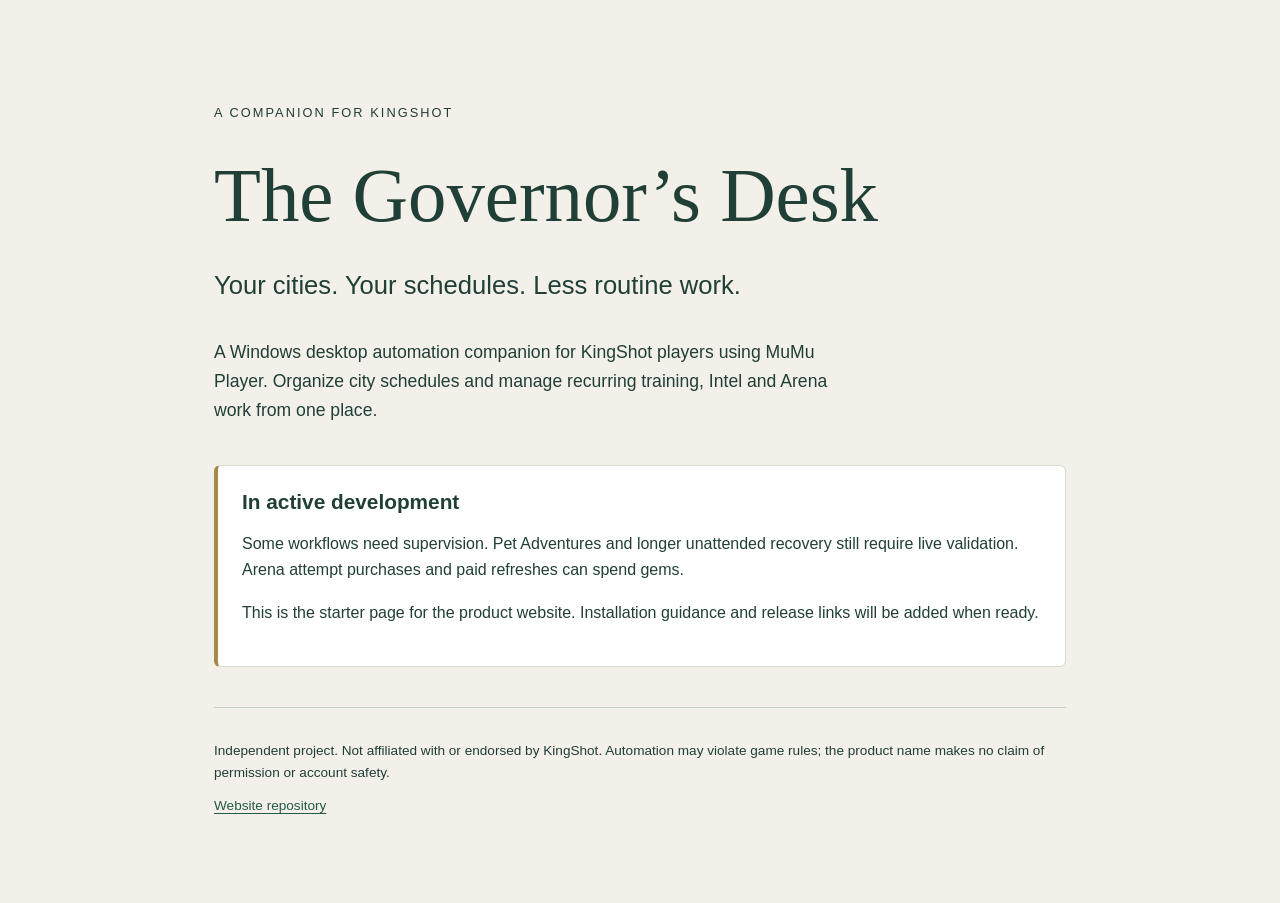
==== docs/index.html @ e34c21b8 "chore: initialize separate Governor's Desk website repository Bootstrap WP-WEBSITE-SETUP as a siblin" ====
<!doctype html>
<html lang="en">
<head>
  <meta charset="utf-8">
  <meta name="viewport" content="width=device-width, initial-scale=1">
  <meta name="description" content="The Governor’s Desk is a Windows desktop automation companion for KingShot players using MuMu Player.">
  <title>The Governor’s Desk — A companion for KingShot</title>
  <link rel="stylesheet" href="styles.css">
</head>
<body>
  <main>
    <p class="eyebrow">A companion for KingShot</p>
    <h1>The Governor’s Desk</h1>
    <p class="tagline">Your cities. Your schedules. Less routine work.</p>
    <p class="intro">A Windows desktop automation companion for KingShot players using MuMu Player. Organize city schedules and manage recurring training, Intel and Arena work from one place.</p>
    <section aria-labelledby="status-heading">
      <h2 id="status-heading">In active development</h2>
      <p>Some workflows need supervision. Pet Adventures and longer unattended recovery still require live validation. Arena attempt purchases and paid refreshes can spend gems.</p>
      <p>This is the starter page for the product website. Installation guidance and release links will be added when ready.</p>
    </section>
    <footer>
      <p>Independent project. Not affiliated with or endorsed by KingShot. Automation may violate game rules; the product name makes no claim of permission or account safety.</p>
      <a href="https://github.com/ShadeSlayer1467/governors-desk-website">Website repository</a>
    </footer>
  </main>
</body>
</html>
---- docs/styles.css ----
:root { color-scheme: light; font-family: "Segoe UI", Arial, sans-serif; color: #203f36; background: #f2f0e9; }
* { box-sizing: border-box; }
body { margin: 0; }
main { max-width: 900px; margin: auto; padding: clamp(28px, 7vw, 90px) 24px; }
.eyebrow { text-transform: uppercase; letter-spacing: .16em; font-size: .8rem; }
h1 { font-family: Georgia, serif; font-size: clamp(2.7rem, 7vw, 4.8rem); line-height: 1.1; font-weight: normal; margin: 30px 0 22px; }
.tagline { font-size: clamp(1.2rem, 3vw, 1.6rem); }
p { line-height: 1.65; }
.intro { max-width: 650px; margin: 32px 0; font-size: 1.1rem; }
section { background: white; border: 1px solid #d8dcd3; border-left: 4px solid #ac8846; padding: 24px; margin: 40px 0; border-radius: 6px; }
h2 { margin-top: 0; font-size: 1.3rem; }
footer { border-top: 1px solid #c5ccc3; padding-top: 18px; font-size: .85rem; }
a { color: #245a47; text-underline-offset: .2em; overflow-wrap: anywhere; }
a:focus-visible { outline: 3px solid #795e28; outline-offset: 4px; }
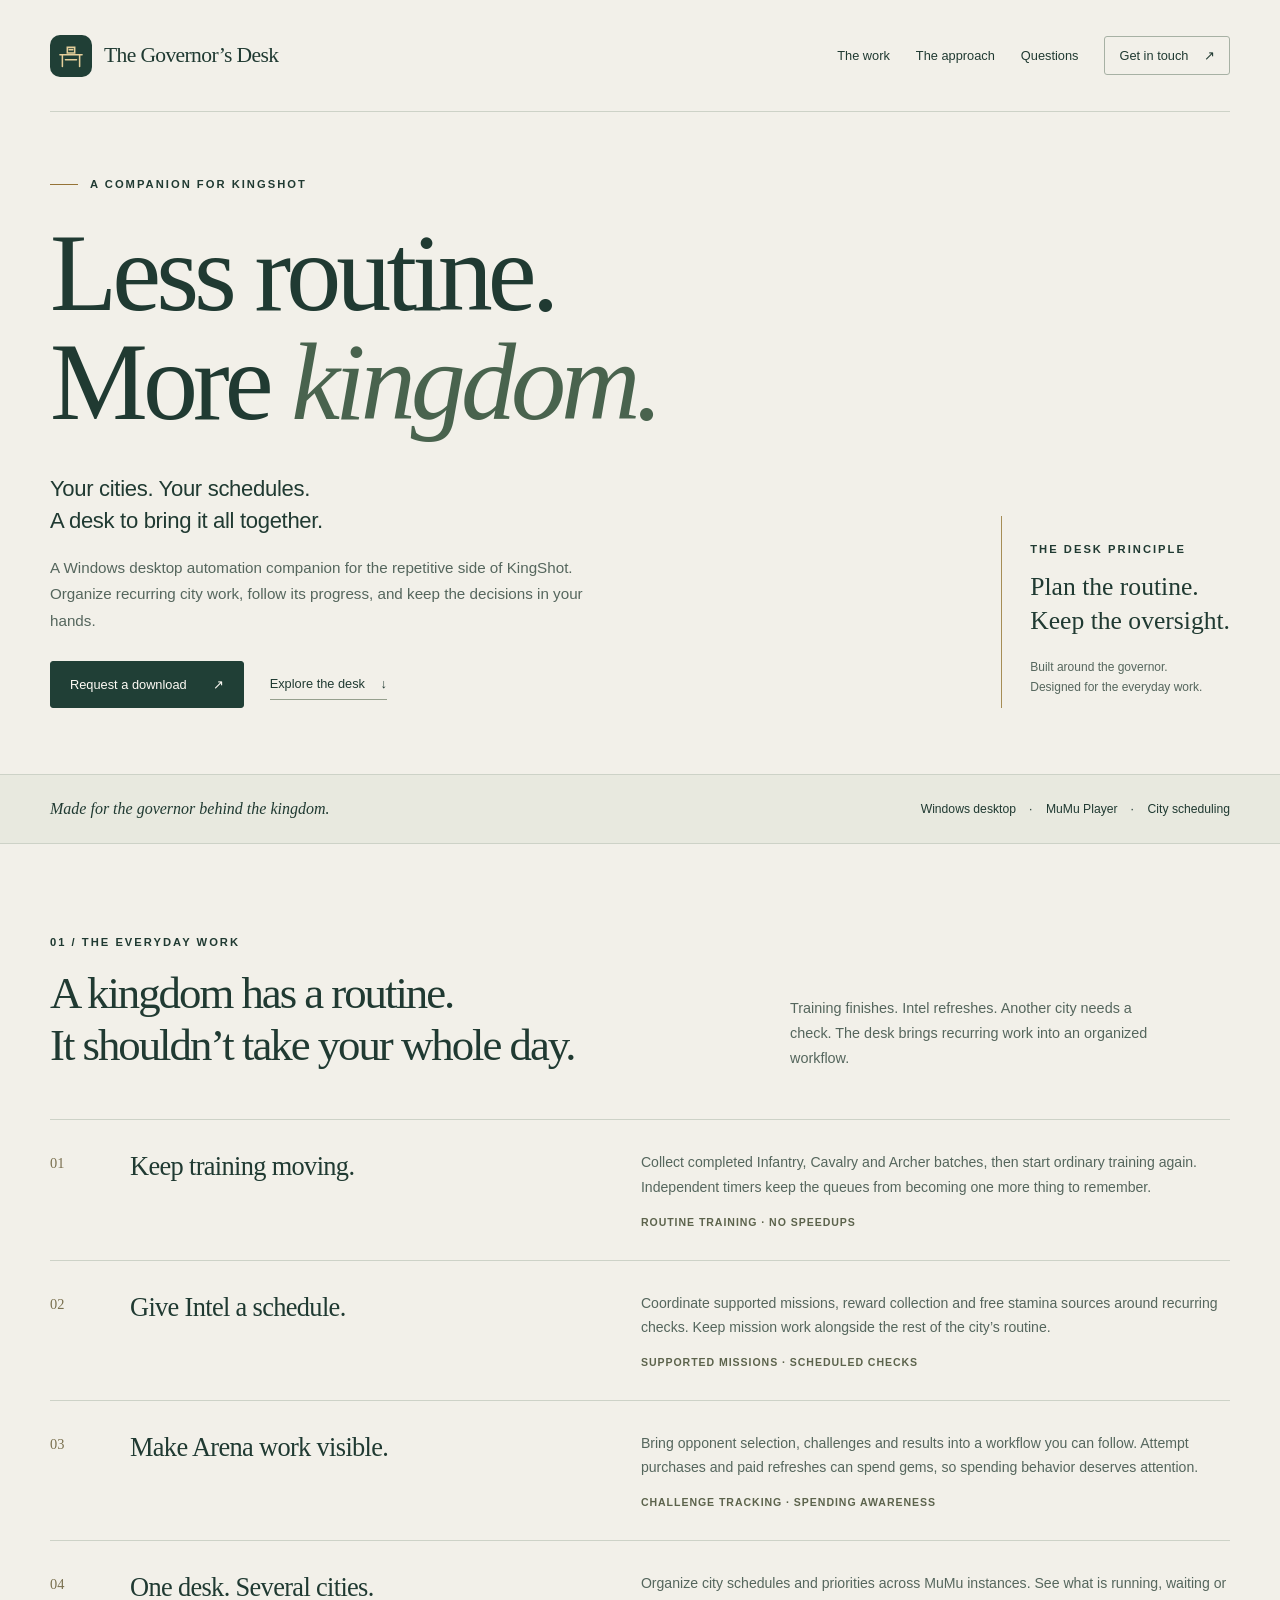
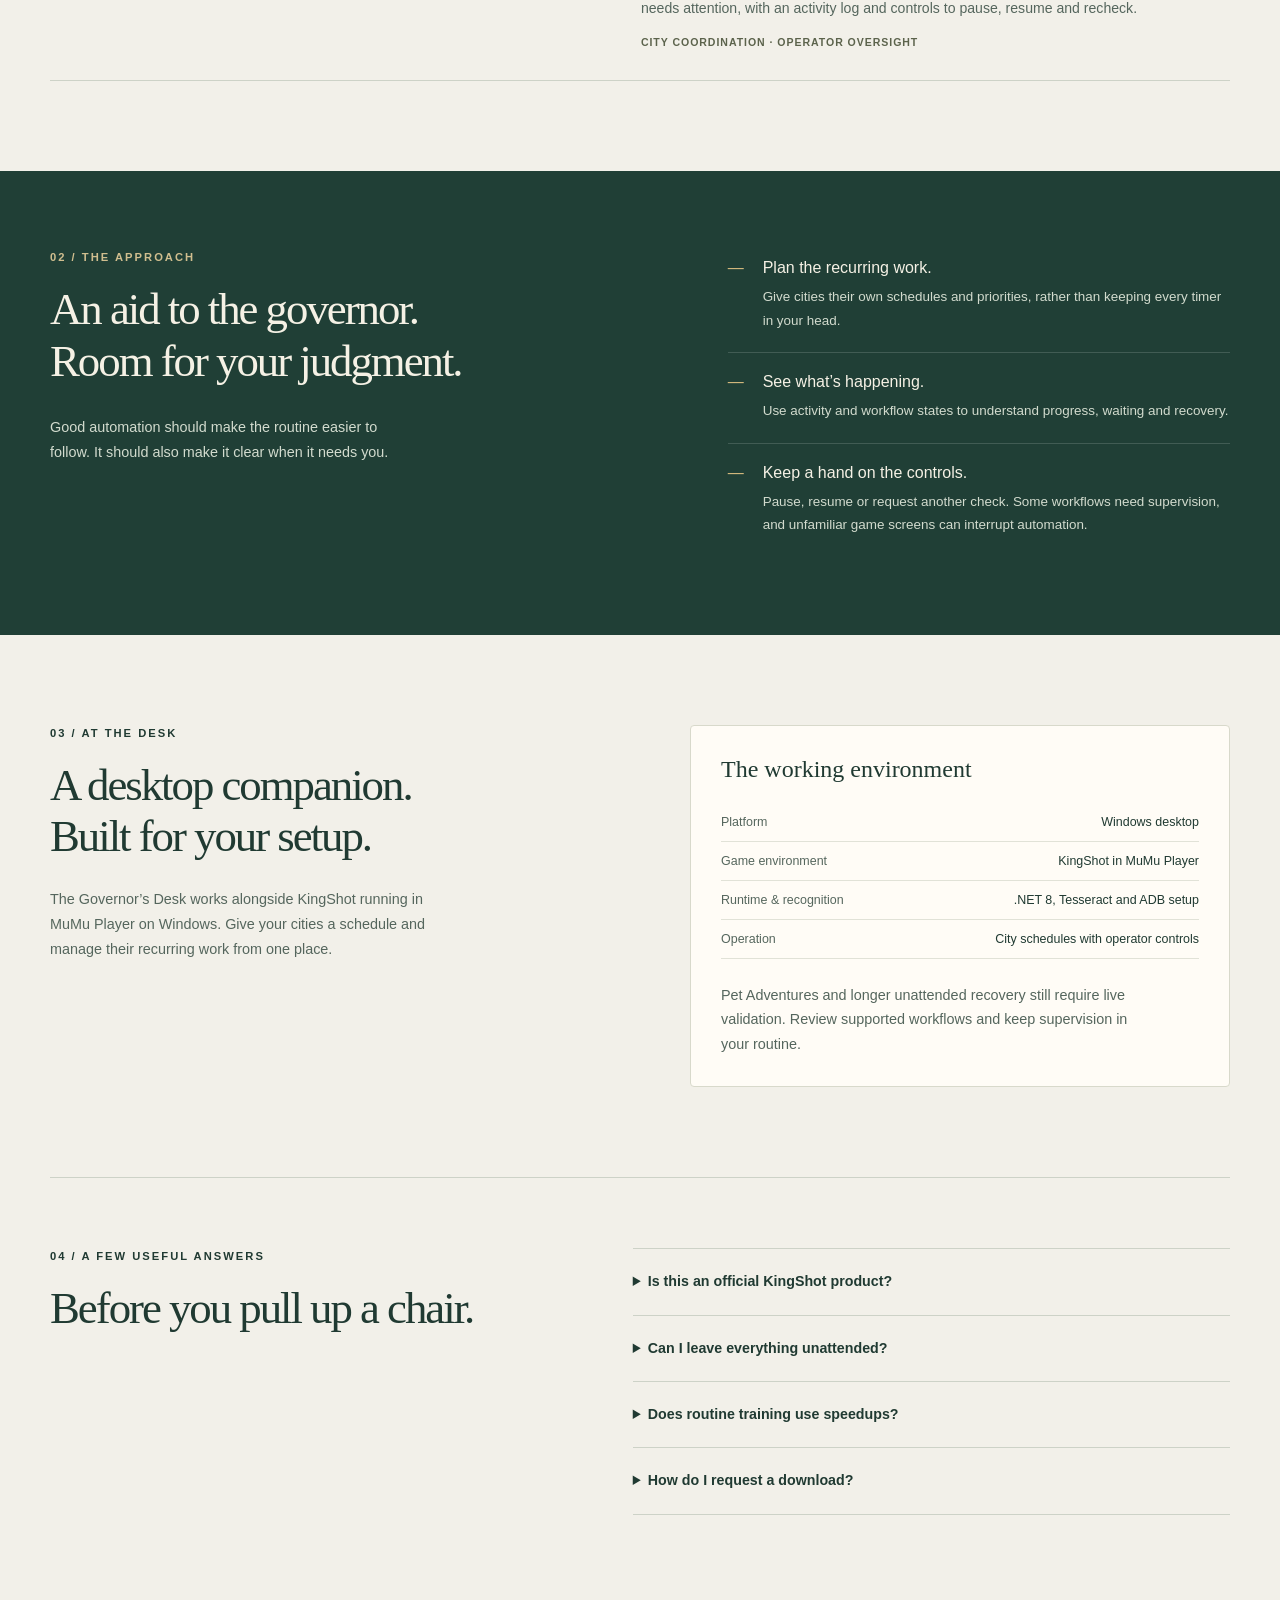
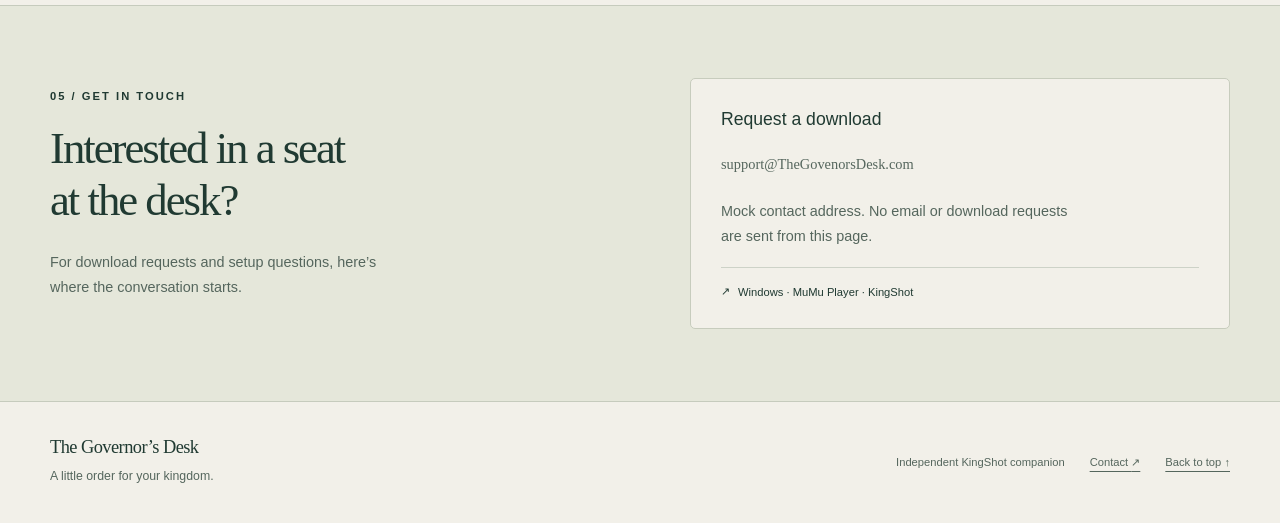
==== commit 4a0062ed: "feat: build the Governor's Desk marketing website Complete WP-WEBSITE-LAUNCH with a responsive relea" ====
--- a/docs/index.html
+++ b/docs/index.html
@@ -1,27 +1,40 @@
 <!doctype html>
 <html lang="en">
 <head>
-  <meta charset="utf-8">
-  <meta name="viewport" content="width=device-width, initial-scale=1">
-  <meta name="description" content="The Governor’s Desk is a Windows desktop automation companion for KingShot players using MuMu Player.">
-  <title>The Governor’s Desk — A companion for KingShot</title>
-  <link rel="stylesheet" href="styles.css">
+<meta charset="utf-8">
+<meta name="viewport" content="width=device-width, initial-scale=1">
+<meta name="description" content="The Governor’s Desk: a Windows desktop automation companion for KingShot. Organize city schedules, training, Intel and Arena work from one place.">
+<meta name="theme-color" content="#203f36">
+<meta name="format-detection" content="email=no,telephone=no,address=no">
+<title>The Governor’s Desk — Less routine. More kingdom.</title>
+<link rel="icon" href="favicon.svg" type="image/svg+xml">
+<link rel="stylesheet" href="styles.css">
 </head>
 <body>
-  <main>
-    <p class="eyebrow">A companion for KingShot</p>
-    <h1>The Governor’s Desk</h1>
-    <p class="tagline">Your cities. Your schedules. Less routine work.</p>
-    <p class="intro">A Windows desktop automation companion for KingShot players using MuMu Player. Organize city schedules and manage recurring training, Intel and Arena work from one place.</p>
-    <section aria-labelledby="status-heading">
-      <h2 id="status-heading">In active development</h2>
-      <p>Some workflows need supervision. Pet Adventures and longer unattended recovery still require live validation. Arena attempt purchases and paid refreshes can spend gems.</p>
-      <p>This is the starter page for the product website. Installation guidance and release links will be added when ready.</p>
-    </section>
-    <footer>
-      <p>Independent project. Not affiliated with or endorsed by KingShot. Automation may violate game rules; the product name makes no claim of permission or account safety.</p>
-      <a href="https://github.com/ShadeSlayer1467/governors-desk-website">Website repository</a>
-    </footer>
-  </main>
-</body>
-</html>
+<a class="skip" href="#main">Skip to content</a>
+<header class="wrap header">
+<a class="brand" href="#top" aria-label="The Governor’s Desk home"><svg viewBox="0 0 52 52" fill="none" aria-hidden="true"><path d="M8 24h36M12 25v18m28-18v18M17 32h18M20 12h12v9H20zM23 16h6"/></svg><span>The Governor’s Desk</span></a>
+<nav aria-label="Main navigation"><a href="#workflows">The work</a><a href="#approach">The approach</a><a href="#questions">Questions</a><a class="nav-contact" href="#contact">Get in touch <span aria-hidden="true">↗</span></a></nav>
+</header>
+<main id="main">
+<section class="wrap hero" id="top" aria-labelledby="hero-heading">
+<p class="eyebrow"><span class="rule"></span>A companion for KingShot</p>
+<h1 id="hero-heading">Less routine.<br>More <em>kingdom.</em></h1>
+<div class="hero-bottom"><div><p class="lead">Your cities. Your schedules.<br>A desk to bring it all together.</p><p class="intro">A Windows desktop automation companion for the repetitive side of KingShot. Organize recurring city work, follow its progress, and keep the decisions in your hands.</p><div class="actions"><a class="button" href="#contact">Request a download <span aria-hidden="true">↗</span></a><a class="text-link" href="#workflows">Explore the desk <span aria-hidden="true">↓</span></a></div></div><aside class="margin-note"><span class="eyebrow">The desk principle</span><p>Plan the routine.<br> Keep the oversight.</p><span class="small">Built around the governor.<br> Designed for the everyday work.</span></aside></div>
+</section>
+<div class="context"><div class="wrap context-inner"><p>Made for the governor behind the kingdom.</p><ul aria-label="Product context"><li>Windows desktop</li><li>MuMu Player</li><li>City scheduling</li></ul></div></div>
+<section class="wrap section" id="workflows" aria-labelledby="work-heading">
+<div class="section-heading"><div><p class="eyebrow">01 / The everyday work</p><h2 id="work-heading">A kingdom has a routine.<br>It shouldn’t take your whole day.</h2></div><p class="section-intro">Training finishes. Intel refreshes. Another city needs a check. The desk brings recurring work into an organized workflow.</p></div>
+<div class="work-list">
+<article class="work"><span class="number" aria-hidden="true">01</span><h3>Keep training moving.</h3><div><p>Collect completed Infantry, Cavalry and Archer batches, then start ordinary training again. Independent timers keep the queues from becoming one more thing to remember.</p><span class="detail">Routine training · No speedups</span></div></article>
+<article class="work"><span class="number" aria-hidden="true">02</span><h3>Give Intel a schedule.</h3><div><p>Coordinate supported missions, reward collection and free stamina sources around recurring checks. Keep mission work alongside the rest of the city’s routine.</p><span class="detail">Supported missions · Scheduled checks</span></div></article>
+<article class="work"><span class="number" aria-hidden="true">03</span><h3>Make Arena work visible.</h3><div><p>Bring opponent selection, challenges and results into a workflow you can follow. Attempt purchases and paid refreshes can spend gems, so spending behavior deserves attention.</p><span class="detail">Challenge tracking · Spending awareness</span></div></article>
+<article class="work"><span class="number" aria-hidden="true">04</span><h3>One desk. Several cities.</h3><div><p>Organize city schedules and priorities across MuMu instances. See what is running, waiting or needs attention, with an activity log and controls to pause, resume and recheck.</p><span class="detail">City coordination · Operator oversight</span></div></article>
+</div></section>
+<section class="approach" id="approach" aria-labelledby="approach-heading"><div class="wrap approach-inner"><div><p class="eyebrow">02 / The approach</p><h2 id="approach-heading">An aid to the governor.<br>Room for your judgment.</h2><p class="approach-intro">Good automation should make the routine easier to follow. It should also make it clear when it needs you.</p></div><div class="principles"><article><span aria-hidden="true">—</span><div><h3>Plan the recurring work.</h3><p>Give cities their own schedules and priorities, rather than keeping every timer in your head.</p></div></article><article><span aria-hidden="true">—</span><div><h3>See what’s happening.</h3><p>Use activity and workflow states to understand progress, waiting and recovery.</p></div></article><article><span aria-hidden="true">—</span><div><h3>Keep a hand on the controls.</h3><p>Pause, resume or request another check. Some workflows need supervision, and unfamiliar game screens can interrupt automation.</p></div></article></div></div></section>
+<section class="wrap section setup" aria-labelledby="setup-heading"><div><p class="eyebrow">03 / At the desk</p><h2 id="setup-heading">A desktop companion.<br>Built for your setup.</h2><p>The Governor’s Desk works alongside KingShot running in MuMu Player on Windows. Give your cities a schedule and manage their recurring work from one place.</p></div><div class="setup-card"><h3>The working environment</h3><dl><div><dt>Platform</dt><dd>Windows desktop</dd></div><div><dt>Game environment</dt><dd>KingShot in MuMu Player</dd></div><div><dt>Runtime &amp; recognition</dt><dd>.NET 8, Tesseract and ADB setup</dd></div><div><dt>Operation</dt><dd>City schedules with operator controls</dd></div></dl><p class="small">Pet Adventures and longer unattended recovery still require live validation. Review supported workflows and keep supervision in your routine.</p></div></section>
+<section class="wrap section questions" id="questions" aria-labelledby="questions-heading"><div><p class="eyebrow">04 / A few useful answers</p><h2 id="questions-heading">Before you pull up a chair.</h2></div><div class="faq"><details><summary>Is this an official KingShot product?</summary><p>No. The Governor’s Desk is an independent project, with no affiliation or endorsement from KingShot. Automation may violate game rules; the name does not imply permission or account safety.</p></details><details><summary>Can I leave everything unattended?</summary><p>Some workflows need supervision. Unknown screens, unusual popups and longer recovery scenarios remain limitations. Keep an eye on the activity log and use the pause and recheck controls when needed.</p></details><details><summary>Does routine training use speedups?</summary><p>Ordinary training maintenance collects completed batches and starts the next batch without spending speedups. Arena is different: attempt purchases and paid refreshes can spend gems.</p></details><details><summary>How do I request a download?</summary><p>Head to the contact section below. The displayed address is a mock contact address; this website does not send requests or provide a download file.</p></details></div></section>
+<section class="contact" id="contact" aria-labelledby="contact-heading"><div class="wrap contact-inner"><div><p class="eyebrow">05 / Get in touch</p><h2 id="contact-heading">Interested in a seat<br>at the desk?</h2><p>For download requests and setup questions, here’s where the conversation starts.</p></div><div class="contact-card"><h3>Request a download</h3><p class="email">support@TheGovenorsDesk.com</p><p class="contact-note">Mock contact address. No email or download requests are sent from this page.</p><div class="contact-status"><span aria-hidden="true">↗</span> Windows · MuMu Player · KingShot</div></div></div></section>
+</main>
+<footer class="wrap footer"><a class="brand" href="#top">The Governor’s Desk</a><p>A little order for your kingdom.</p><div><span>Independent KingShot companion</span><a href="#contact">Contact <span aria-hidden="true">↗</span></a><a href="#top">Back to top ↑</a></div></footer>
+</body></html>
--- a/docs/styles.css
+++ b/docs/styles.css
@@ -1,14 +1,15 @@
-:root { color-scheme: light; font-family: "Segoe UI", Arial, sans-serif; color: #203f36; background: #f2f0e9; }
-* { box-sizing: border-box; }
-body { margin: 0; }
-main { max-width: 900px; margin: auto; padding: clamp(28px, 7vw, 90px) 24px; }
-.eyebrow { text-transform: uppercase; letter-spacing: .16em; font-size: .8rem; }
-h1 { font-family: Georgia, serif; font-size: clamp(2.7rem, 7vw, 4.8rem); line-height: 1.1; font-weight: normal; margin: 30px 0 22px; }
-.tagline { font-size: clamp(1.2rem, 3vw, 1.6rem); }
-p { line-height: 1.65; }
-.intro { max-width: 650px; margin: 32px 0; font-size: 1.1rem; }
-section { background: white; border: 1px solid #d8dcd3; border-left: 4px solid #ac8846; padding: 24px; margin: 40px 0; border-radius: 6px; }
-h2 { margin-top: 0; font-size: 1.3rem; }
-footer { border-top: 1px solid #c5ccc3; padding-top: 18px; font-size: .85rem; }
-a { color: #245a47; text-underline-offset: .2em; overflow-wrap: anywhere; }
-a:focus-visible { outline: 3px solid #795e28; outline-offset: 4px; }
+@charset "UTF-8";
+:root{color-scheme:light;--forest:#203f36;--paper:#f2f0e9;--ink:#203a32;--muted:#55665d;--brass:#957336;--line:#cdd2c7;--white:#fffcf6;font-family:"Segoe UI",Arial,sans-serif;color:var(--ink);background:var(--paper);scroll-padding-top:24px}*{box-sizing:border-box}body{margin:0}a{color:inherit;text-underline-offset:5px}a:hover{text-decoration-thickness:2px}a:focus-visible,summary:focus-visible{outline:3px solid var(--brass);outline-offset:5px}p{line-height:1.75;margin:0 0 18px}h1,h2,h3{margin:0;font-weight:400}h1,h2{font-family:Georgia,"Times New Roman",serif;letter-spacing:-.045em}h2{font-size:clamp(2rem,3.5vw,3.25rem);line-height:1.15}h3{font-size:1.2rem;font-weight:600}.wrap{width:min(1180px,calc(100% - 88px));margin-inline:auto}.eyebrow{font-size:.7rem;text-transform:uppercase;letter-spacing:.18em;font-weight:600;line-height:1.5}.skip{position:absolute;top:-100px;left:16px;padding:12px;background:white;z-index:10}.skip:focus{top:16px}.small{font-size:.75rem;color:var(--muted);line-height:1.7}
+.header{min-height:112px;display:flex;align-items:center;justify-content:space-between;gap:28px;border-bottom:1px solid var(--line)}.brand{display:flex;align-items:center;gap:12px;text-decoration:none;font-family:Georgia,serif;font-size:1.35rem;letter-spacing:-.03em}.brand svg{width:42px;height:42px;background:var(--forest);border-radius:10px;color:#e5cf9b;flex-shrink:0;padding:5px}.brand path{stroke:currentColor;stroke-width:2.5;stroke-linecap:round}nav{display:flex;gap:26px;align-items:center;font-size:.8rem}nav a{text-decoration:none}nav a:hover{text-decoration:underline}.nav-contact{border:1px solid #a7b1a4;padding:11px 14px;border-radius:3px}.nav-contact span{margin-left:12px}
+.hero{padding-top:64px;padding-bottom:66px}.hero .eyebrow{display:flex;align-items:center;gap:12px}.rule{width:28px;height:1px;background:var(--brass)}h1{font-size:clamp(4.3rem,8.6vw,7.6rem);line-height:.99;margin:26px 0 36px}h1 em{color:#49634e}.hero-bottom{display:grid;grid-template-columns:1.4fr 1fr;gap:90px;align-items:end}.lead{font-size:1.38rem;line-height:1.45;letter-spacing:-.015em}.intro{max-width:575px;font-size:.95rem;color:var(--muted)}.actions{display:flex;align-items:center;flex-wrap:wrap;gap:26px;margin-top:26px}.button{display:inline-flex;align-items:center;justify-content:space-between;gap:26px;padding:15px 19px;font-size:.8rem;text-decoration:none;border-radius:3px;background:var(--forest);color:var(--white);border:1px solid var(--forest)}.button:hover{background:#305348}.text-link{font-size:.8rem;text-decoration:none;border-bottom:1px solid #96a08e;padding-block:8px}.text-link span{margin-left:12px}.margin-note{padding:25px 0 10px 28px;border-left:1px solid #a68d55;max-width:340px;justify-self:end}.margin-note p{font-family:Georgia,serif;font-size:1.6rem;line-height:1.35;margin:12px 0 18px}.margin-note .small{display:block}.context{border-block:1px solid var(--line);background:#e8e9df}.context-inner{display:flex;align-items:center;justify-content:space-between;gap:24px;padding-block:20px;font-size:.76rem}.context-inner p{font-family:Georgia,serif;font-size:1rem;font-style:italic;margin:0}.context ul{display:flex;gap:30px;margin:0;padding:0;list-style:none}.context li+li{position:relative}.context li+li:before{content:"·";position:absolute;left:-17px}
+.section{padding-block:90px}.section-heading{display:grid;grid-template-columns:1.5fr 1fr;gap:80px;align-items:end;margin-bottom:48px}.section-intro{font-size:.9rem;color:var(--muted);max-width:360px;margin:0}.work-list{border-top:1px solid var(--line)}.work{display:grid;grid-template-columns:60px 1fr 1.2fr;gap:20px;border-bottom:1px solid var(--line);padding:30px 0}.number{font-family:Georgia,serif;color:#7a704f;font-size:.9rem;padding-top:5px}.work h3{font-family:Georgia,serif;font-size:1.65rem;font-weight:400;letter-spacing:-.025em;line-height:1.25}.work p{font-size:.88rem;color:var(--muted);margin:0 0 12px}.detail{font-size:.66rem;text-transform:uppercase;letter-spacing:.09em;font-weight:600;color:#5c634c}
+.approach{background:var(--forest);color:#f5f1e5;padding-block:78px}.approach-inner{display:grid;grid-template-columns:1.15fr 1fr;gap:100px}.approach .eyebrow{color:#d0be8f}.approach-intro{font-size:.9rem;max-width:370px;color:#d2dbce;margin-top:28px}.principles{padding-top:10px}.principles article{display:grid;grid-template-columns:25px 1fr;gap:10px;padding:20px 0;border-bottom:1px solid #ffffff26}.principles article:first-child{padding-top:0}.principles article:last-child{border:0}.principles article>span{color:#d5bb7e}.principles h3{font-size:1rem;font-weight:500;margin-bottom:8px}.principles p{color:#d2dbce;font-size:.84rem;margin:0}
+.setup{display:grid;grid-template-columns:1fr 1fr;gap:100px;align-items:start}.setup>div>p:not(.eyebrow){font-size:.9rem;color:var(--muted);max-width:410px;margin-top:24px}.setup-card{background:var(--white);padding:30px;border:1px solid #d8d9cb;border-radius:4px}.setup-card h3{font-family:Georgia,serif;font-size:1.5rem;font-weight:400}.setup-card dl{margin:20px 0}.setup-card dl>div{padding:12px 0;border-bottom:1px solid #e1e2d7;display:grid;grid-template-columns:1fr 1.2fr;gap:20px;font-size:.78rem}.setup-card dt{color:var(--muted)}.setup-card dd{margin:0;text-align:right}.setup-card .small{margin-bottom:0}.questions{border-top:1px solid var(--line);display:grid;grid-template-columns:1fr 1.2fr;gap:85px;padding-top:70px}.faq{border-top:1px solid var(--line)}details{border-bottom:1px solid var(--line)}summary{cursor:pointer;padding:22px 28px 22px 0;font-size:.89rem;font-weight:600;line-height:1.5}details p{font-size:.85rem;color:var(--muted);padding-right:20px;margin:0 0 24px}
+.contact{background:#e5e7da;border-block:1px solid #c6cbbd;padding-block:72px}.contact-inner{display:grid;grid-template-columns:1fr 1fr;gap:100px;align-items:center}.contact-inner>div>p:not(.eyebrow){max-width:360px;font-size:.9rem;margin-top:24px;color:var(--muted)}.contact-card{background:var(--paper);padding:30px;border:1px solid #c7ccbd;border-radius:5px;min-width:0}.contact-card h3{font-size:1.1rem;font-weight:500;margin:0 0 15px}.email{font-family:Georgia,serif;font-size:clamp(1.1rem,1.8vw,1.4rem);overflow-wrap:anywhere;line-height:1.45}.contact-note{font-size:.75rem;color:var(--muted);margin-top:18px}.contact-status{padding-top:17px;border-top:1px solid var(--line);font-size:.7rem;display:flex;gap:8px;align-items:center}.footer{padding-block:35px;display:grid;grid-template-columns:1fr 1fr;gap:8px 30px;align-items:center}.footer .brand{font-size:1.15rem}.footer>p{font-size:.77rem;color:var(--muted);margin:0}.footer>div{grid-column:2;grid-row:1/3;display:flex;justify-content:flex-end;gap:25px;flex-wrap:wrap;font-size:.7rem;color:var(--muted)}
+@media(max-width:960px){.wrap{width:calc(100% - 48px)}nav{gap:18px}nav a:not(.nav-contact){display:none}.hero-bottom{gap:45px}.section-heading,.approach-inner,.setup,.questions,.contact-inner{gap:40px}.work{grid-template-columns:40px 1fr 1.25fr}.work h3{font-size:1.4rem}.context-inner{align-items:flex-start}.context ul{gap:20px;flex-wrap:wrap;justify-content:flex-end}.context li+li:before{left:-12px}}
+@media(max-width:640px){.wrap{width:calc(100% - 40px)}.header{min-height:88px;gap:12px}.brand{font-size:1.05rem;gap:8px}.brand svg{width:34px;height:34px;padding:4px}nav .nav-contact{padding:9px;font-size:.67rem}.nav-contact span{margin-left:4px}.hero{padding-top:42px;padding-bottom:42px}h1{font-size:clamp(3.8rem,15vw,5.6rem);margin:25px 0 30px}.hero-bottom,.section-heading,.approach-inner,.setup,.questions,.contact-inner{grid-template-columns:1fr}.hero-bottom{gap:36px}.lead{font-size:1.18rem}.intro{font-size:.88rem}.actions{gap:20px}.margin-note{justify-self:start;padding:5px 0 5px 20px;max-width:none}.margin-note p{font-size:1.35rem;margin-bottom:10px}.margin-note p br,.margin-note .small br{display:none}.context-inner{display:block;padding-block:19px}.context ul{justify-content:flex-start;margin-top:14px;gap:24px;font-size:.7rem}.context li+li:before{left:-14px}.section{padding-block:56px}.section-heading{gap:22px;margin-bottom:30px}.section-intro{max-width:none;font-size:.85rem}h2{font-size:2.05rem}.work{grid-template-columns:28px 1fr;gap:12px;padding-block:25px}.work h3{font-size:1.45rem}.work>div{grid-column:2}.work p{font-size:.84rem}.detail{font-size:.61rem}.approach{padding-block:52px}.approach-inner{gap:28px}.approach-intro{margin-top:20px}.setup{gap:26px}.setup-card{padding:23px}.setup-card dl>div{gap:12px}.questions{gap:28px}.contact{padding-block:48px}.contact-inner{gap:25px}.contact-card{padding:25px}.email{font-size:1.15rem}.footer{grid-template-columns:1fr;gap:12px;padding-block:28px}.footer>div{grid-column:auto;grid-row:auto;justify-content:flex-start;margin-top:12px;gap:20px}.footer>p{font-size:.73rem}}
+@media(prefers-reduced-motion:no-preference){html{scroll-behavior:smooth}}
+
+@media(max-width:360px){.header{flex-wrap:wrap;padding-block:16px;gap:12px}.header nav{margin-left:auto}.hero{padding-top:32px}}
+
+@media(max-width:360px){h1{font-size:2.6rem}}
